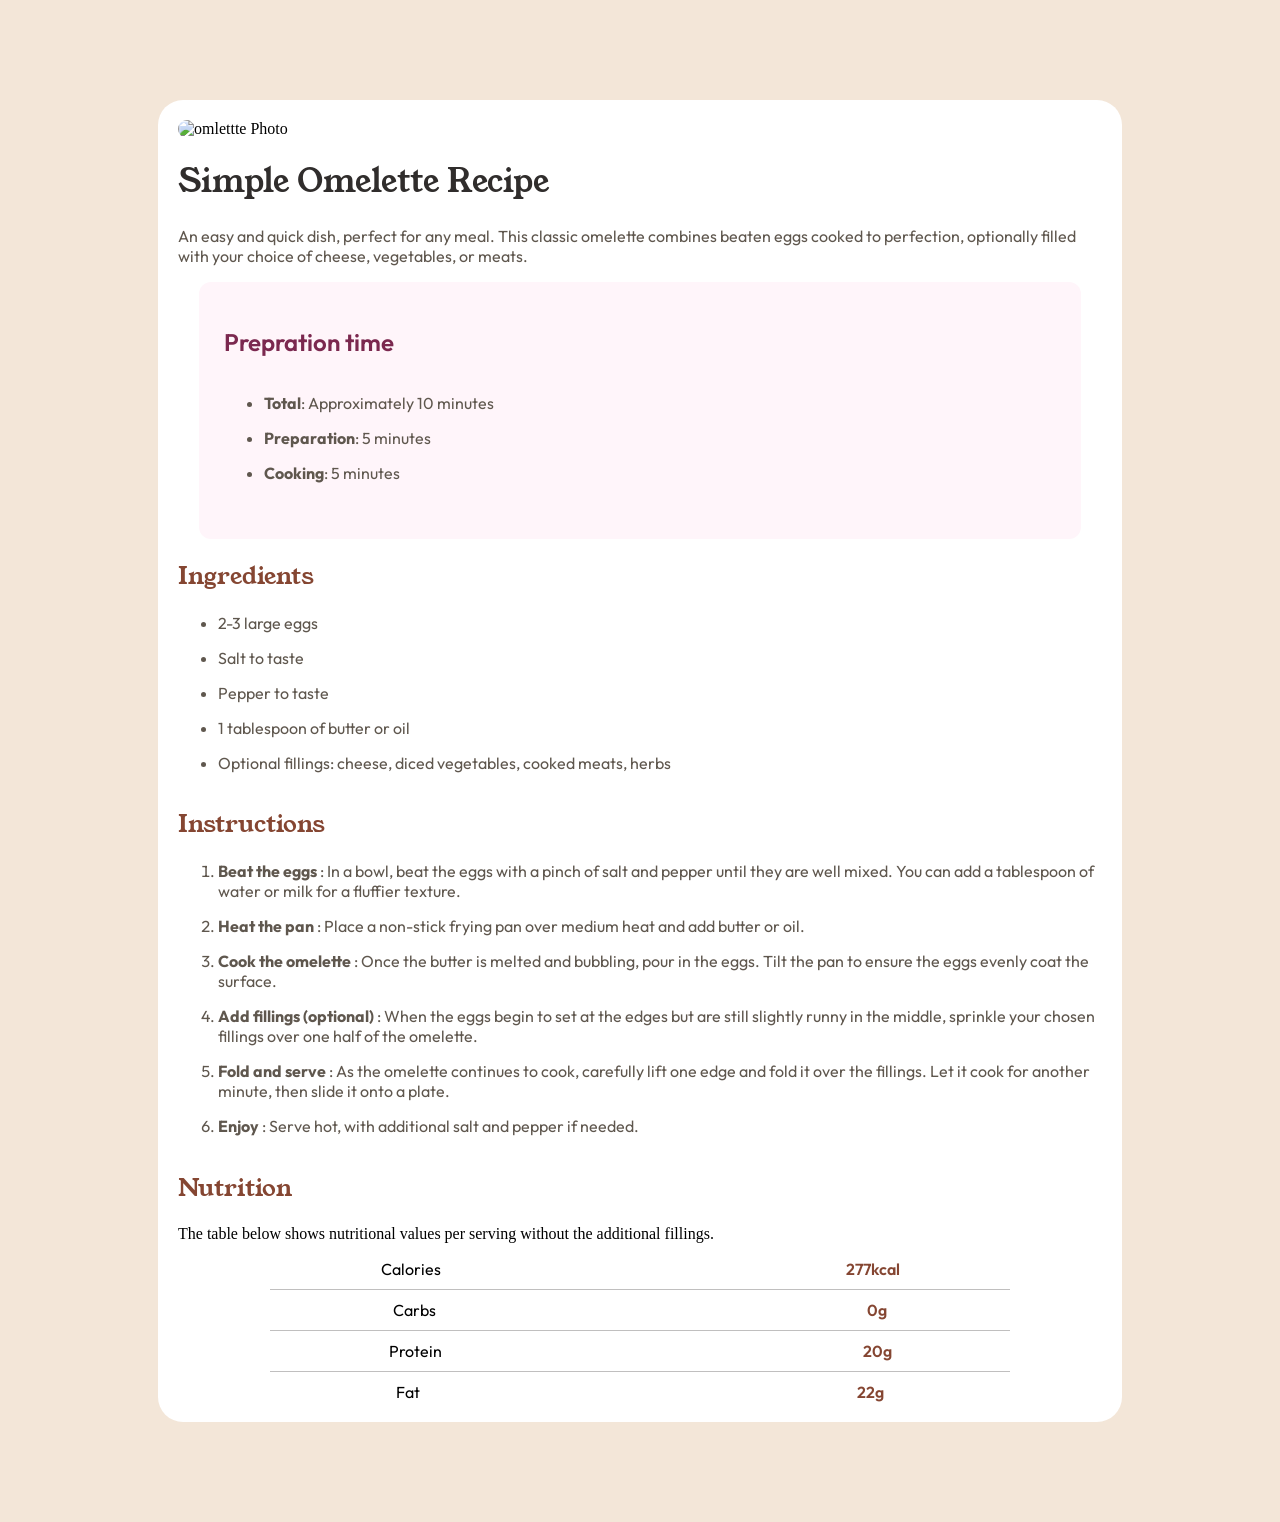
==== index.html @ 276dc254 "Add files via upload" ====
<!doctype html>
<html lang="en">
  <head>
    <meta charset="UTF-8" />
    <meta name="viewport" content="width=device-width, initial-scale=1.0" />
    <title>Simple Omelette Recipe</title>
    <link rel="stylesheet" href="style.css" />
    <link rel="preconnect" href="https://fonts.googleapis.com" />
    <link rel="preconnect" href="https://fonts.gstatic.com" crossorigin />
    <link
      href="https://fonts.googleapis.com/css2?family=Young+Serif&display=swap"
      rel="stylesheet"
    />
    <link rel="preconnect" href="https://fonts.googleapis.com" />
    <link rel="preconnect" href="https://fonts.gstatic.com" crossorigin />
    <link
      href="https://fonts.googleapis.com/css2?family=Outfit:wght@100..900&family=Young+Serif&display=swap"
      rel="stylesheet"
    />
  </head>
  <body>
    <div class="WhiteSpace">
      <div class="photo">
        <img
        src="recipe-page-main/recipe-page-main/assets/images/image-omelette.jpeg"
        alt="omlettte Photo"
      />
      </div>
      <h1 class="young-serif-regular">Simple Omelette Recipe</h1>
      <p class="outfit-sans-serif">
        An easy and quick dish, perfect for any meal. This classic omelette
        combines beaten eggs cooked to perfection, optionally filled with your
        choice of cheese, vegetables, or meats.
      </p>
      <div class="centered">
        <div class="violet-overLay">
          <div><h2>Prepration time</h2></div>
          <ul>
            <li class="Go" class="outfit-sans-serif">
              <span class="Bold">Total</span>: Approximately 10 minutes
            </li>
            <li class="Go" class="outfit-sans-serif">
              <span class="Bold">Preparation</span>: 5 minutes
            </li>
            <li class="Go" class="outfit-sans-serif">
              <span class="Bold">Cooking</span>: 5 minutes
            </li>
          </ul>
        </div>
      </div>
      <div>
        <h2>Ingredients</h2>
        <ul>
          <li class="Go">2-3 large eggs</li>
          <li class="Go">Salt to taste</li>
          <li class="Go">Pepper to taste</li>
          <li class="Go">1 tablespoon of butter or oil</li>
          <li class="Go">
            Optional fillings: cheese, diced vegetables, cooked meats, herbs
          </li>
        </ul>
      </div>
      <div>
        <h2>Instructions</h2>
        <ol>
          <li class="Go">
            <span class="Bold">Beat the eggs</span>
            : In a bowl, beat the eggs with a pinch of salt and pepper until
            they are well mixed. You can add a tablespoon of water or milk for a
            fluffier texture.
          </li>

          <li class="Go">
            <span class="Bold">Heat the pan</span>
            : Place a non-stick frying pan over medium heat and add butter or
            oil.
          </li>

          <li class="Go">
            <span class="Bold">Cook the omelette</span>
            : Once the butter is melted and bubbling, pour in the eggs. Tilt the
            pan to ensure the eggs evenly coat the surface.
          </li>

          <li class="Go">
            <span class="Bold">Add fillings (optional)</span>
            : When the eggs begin to set at the edges but are still slightly
            runny in the middle, sprinkle your chosen fillings over one half of
            the omelette.
          </li>

          <li class="Go">
            <span class="Bold">Fold and serve</span>
            : As the omelette continues to cook, carefully lift one edge and
            fold it over the fillings. Let it cook for another minute, then
            slide it onto a plate.
          </li>
          <li class="Go">
            <span class="Bold">Enjoy</span>
            : Serve hot, with additional salt and pepper if needed.
          </li>
        </ol>
      </div>
      <div>
        <h2>Nutrition</h2>
        <p>
          The table below shows nutritional values per serving without the
          additional fillings.
        </p>
        <div class="tabl">
          <div class="table">Calories <span>277kcal</span></div>
          <hr class="lineBreak">
          <div class="table">Carbs<span>0g</span></div>
          <hr class="lineBreak">
          <div class="table">Protein<span>20g</span></div>
          <hr class="lineBreak">
          <div class=" table">Fat <span>22g</span></div>
        </div>
      </div>
    </div>
  </body>
</html>
---- style.css ----
body {
  background-color: hsl(30, 54%, 90%);
}
h1 {
  color: hsl(24, 5%, 18%);
}
.violet-overLay h2 {
  font-family: "Outfit", sans-serif;
  color: hsl(332, 51%, 32%);
  font-weight: 600;
}
.young-serif-regular {
  font-family: "Young Serif", serif;
  font-weight: 400;
  font-style: normal;
}
.outfit-sans-serif {
  font-family: "Outfit", sans-serif;
  font-style: normal;
  color: hsl(30, 10%, 34%);
}
.violet-overLay {
  display: flex;
  padding: 25px;
  background-color: hsl(330, 100%, 98%);
  width: 90%;
  border-radius: 12px;
  -webkit-border-radius: 12px;
  -moz-border-radius: 12px;
  -ms-border-radius: 12px;
  -o-border-radius: 12px;
  flex-direction: column;
}
.WhiteSpace {
  margin: 100px 150px;
  border-radius: 25px;
  padding: 20px;
  background-color: hsl(0, 0%, 100%);
  -webkit-border-radius: 25px;
  -moz-border-radius: 25px;
  -ms-border-radius: 25px;
  -o-border-radius: 25px;
}
.centered {
  display: flex;
  justify-content: center;
}
.Go {
  padding-bottom: 15px;
  color: hsl(30, 10%, 34%);
  font-family: "Outfit", sans-serif;
}
h2 {
  font-family: "Young Serif", serif;
  font-weight: 400;
  color: hsl(14, 45%, 36%);
}
.Bold {
  font-family: "Outfit", sans-serif;
  font-weight: 700;
}
.table {
  display: flex;
  justify-content: space-around;
  font-family: "Outfit", sans-serif;
}
.table span {
  font-weight: 600;
  color: hsl(14, 45%, 36%);
}
.lineBreak {
  border: none;
  border-top: 1px solid hsl(24, 5%, 18%);
  opacity: 0.3;
  margin: 10px 0;
  width: 80%;
  position: relative;
  left: 10%;
}
.tabl {
  display: flex;
  flex-direction: column;
}
img {
  width: 100%;
  border-radius: 12px;
  -webkit-border-radius: 12px;
  -moz-border-radius: 12px;
  -ms-border-radius: 12px;
  -o-border-radius: 12px;
}
.photo {
  display: flex;
  justify-content: center;
}
@media (max-width: 567px) {
  .WhiteSpace {
    width: 100%;
    margin: 0;
    border-radius: 0;
    -webkit-border-radius: 0;
    -moz-border-radius: 0;
    -ms-border-radius: 0;
    -o-border-radius: 0;
}
body{
  margin: 0;
}
}
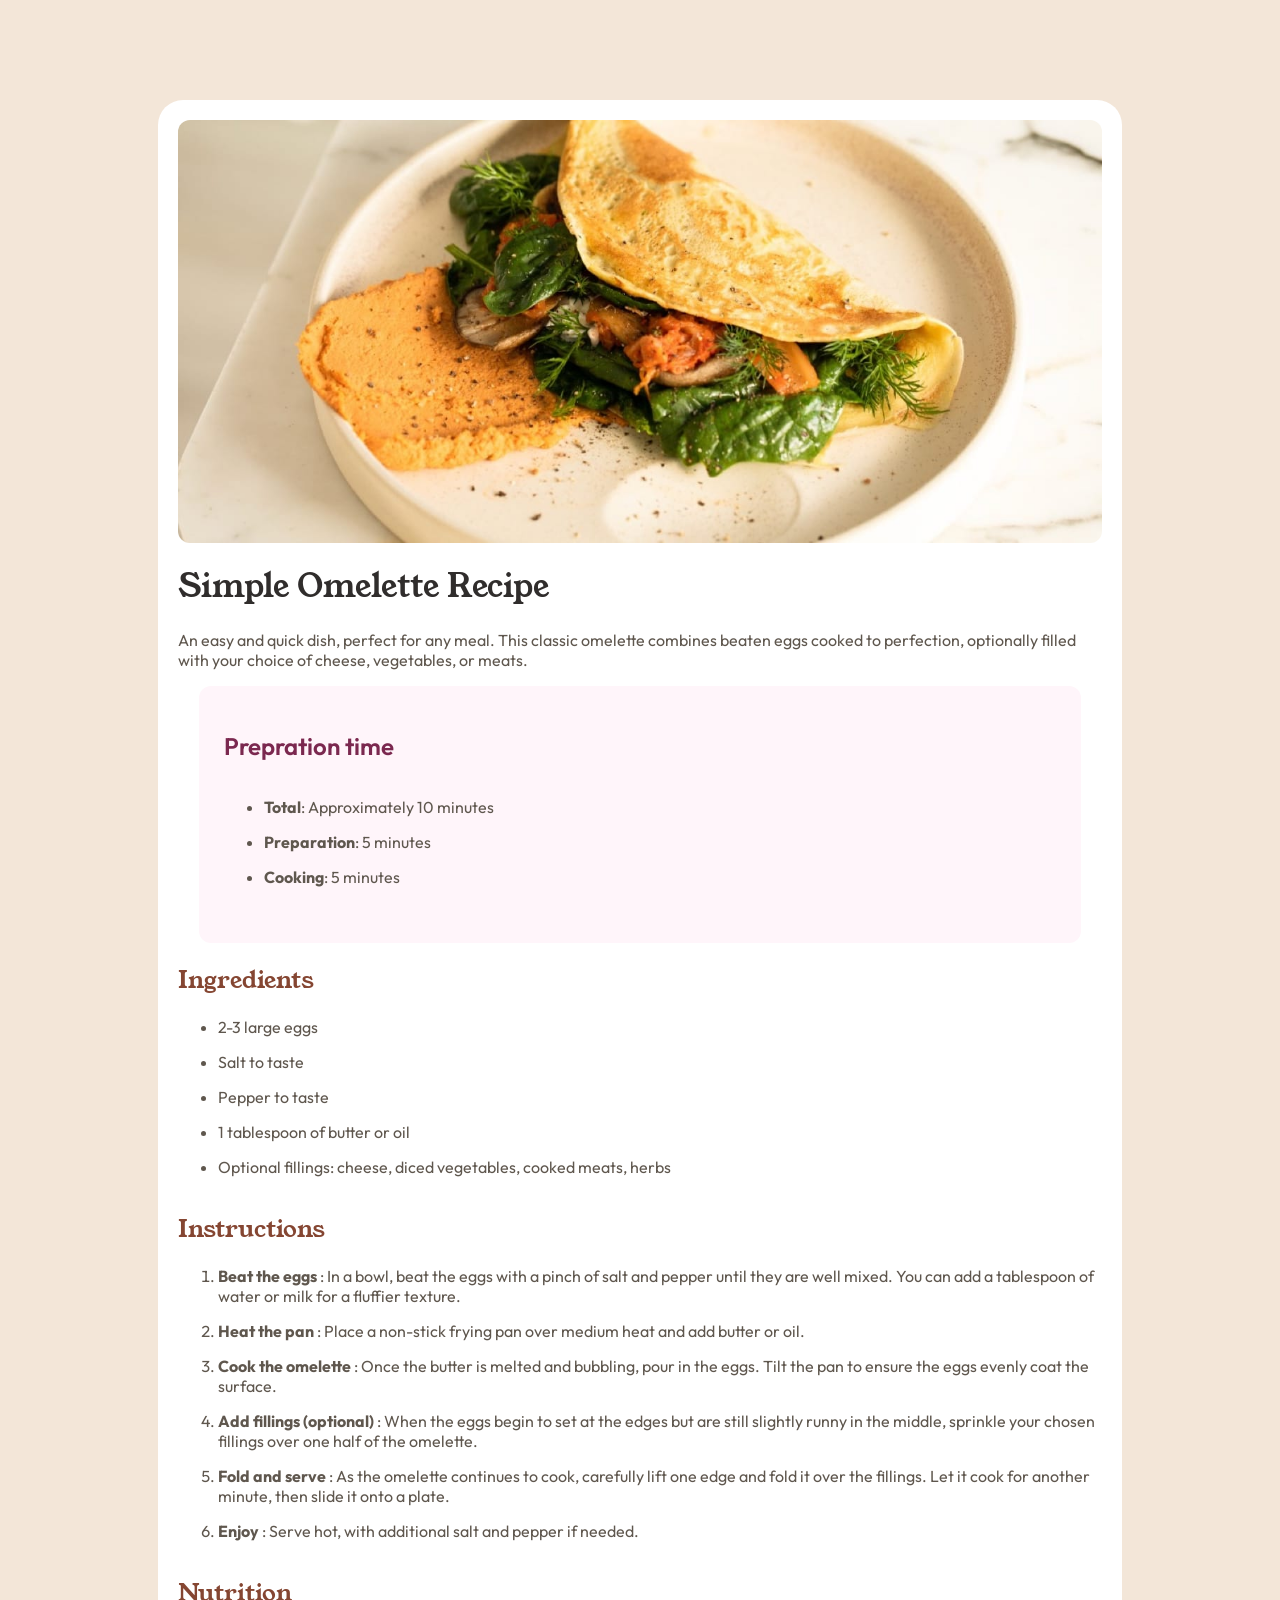
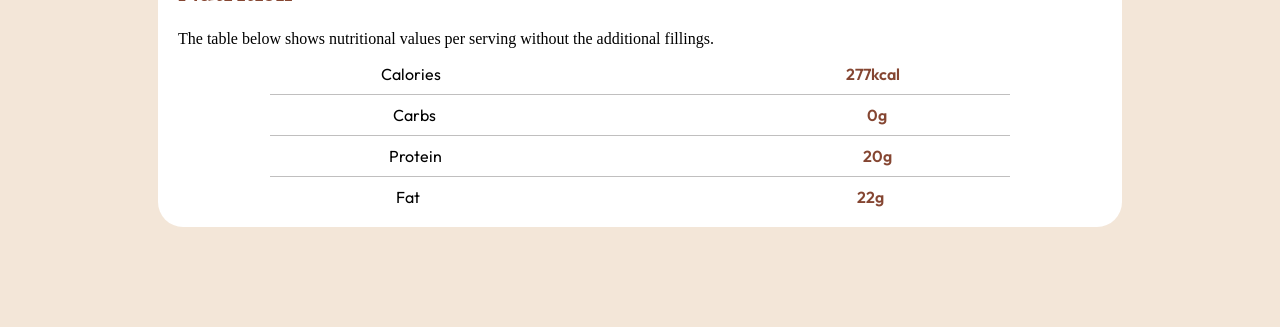
==== commit bcd8f194: "Update index.html" ====
--- a/index.html
+++ b/index.html
@@ -22,7 +22,7 @@
     <div class="WhiteSpace">
       <div class="photo">
         <img
-        src="recipe-page-main/recipe-page-main/assets/images/image-omelette.jpeg"
+        src="image-omelette.jpeg"
         alt="omlettte Photo"
       />
       </div>
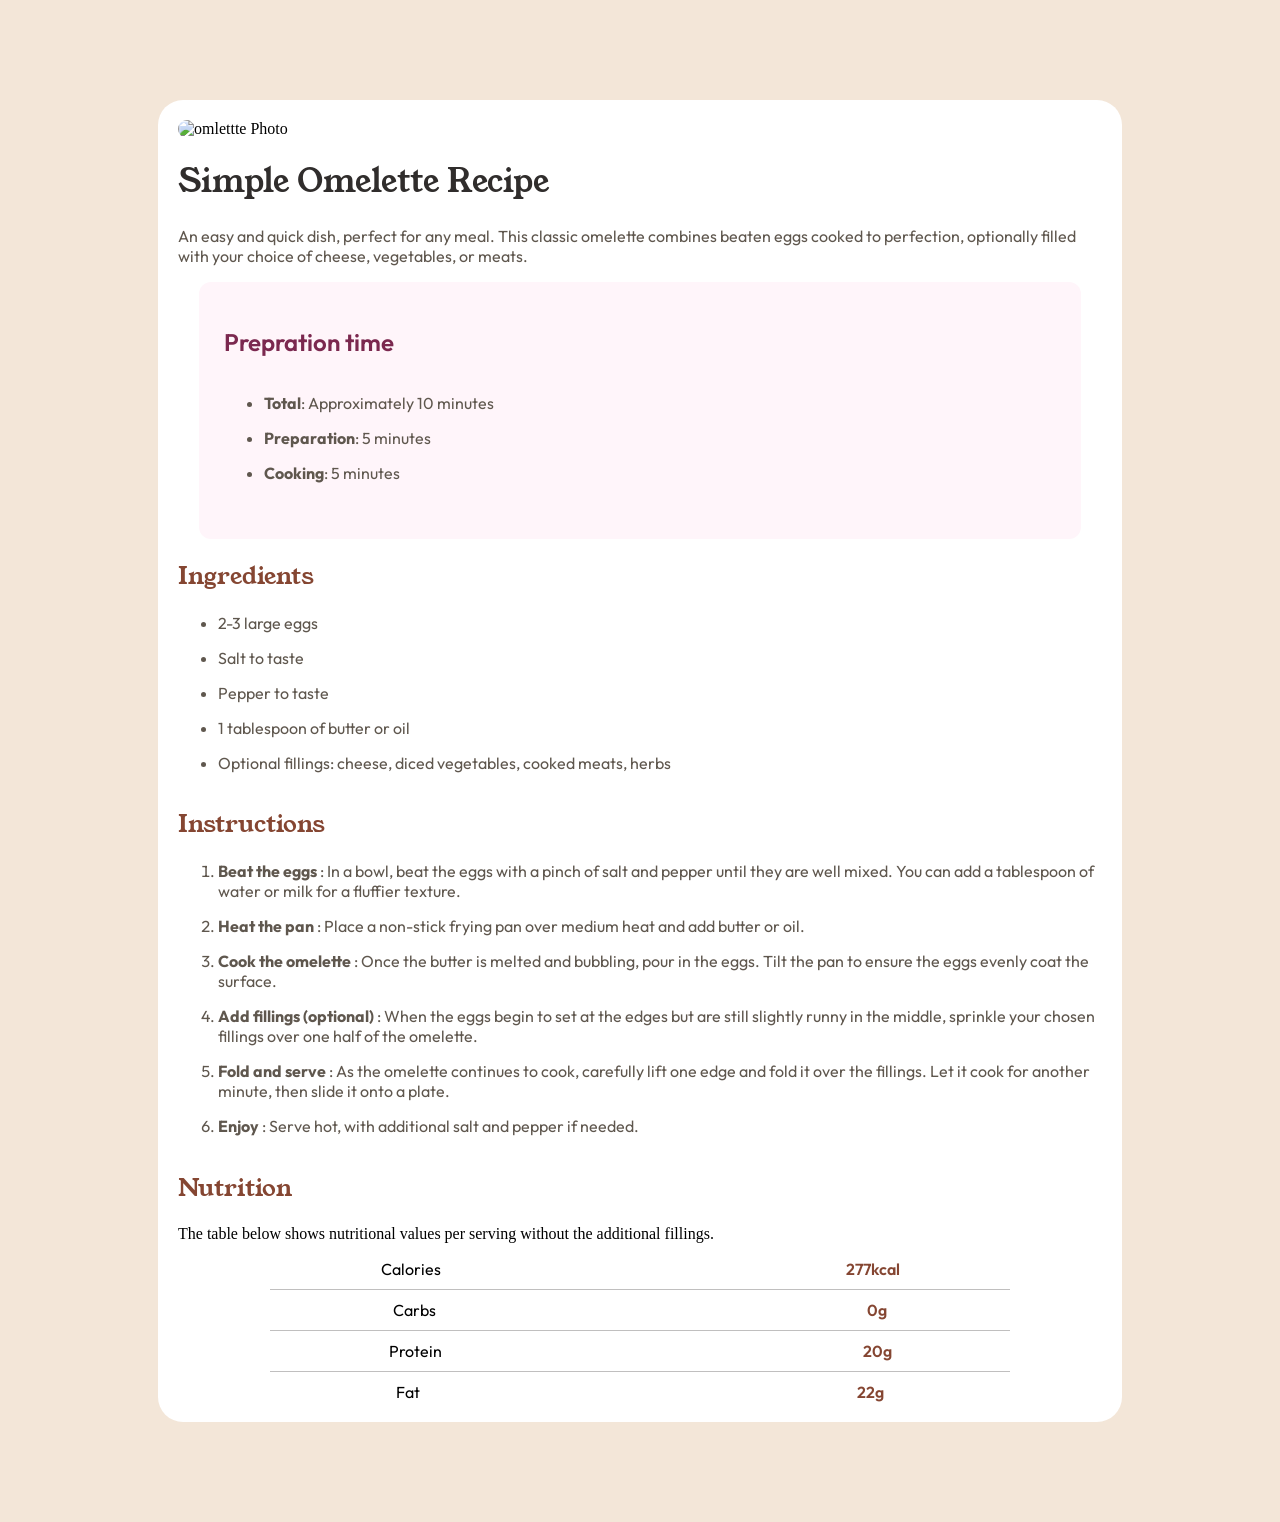
==== commit d2ccc372: "Update index.html" ====
--- a/index.html
+++ b/index.html
@@ -22,7 +22,7 @@
     <div class="WhiteSpace">
       <div class="photo">
         <img
-        src="image-omelette.jpeg"
+        src="images/image-omelette.jpeg"
         alt="omlettte Photo"
       />
       </div>
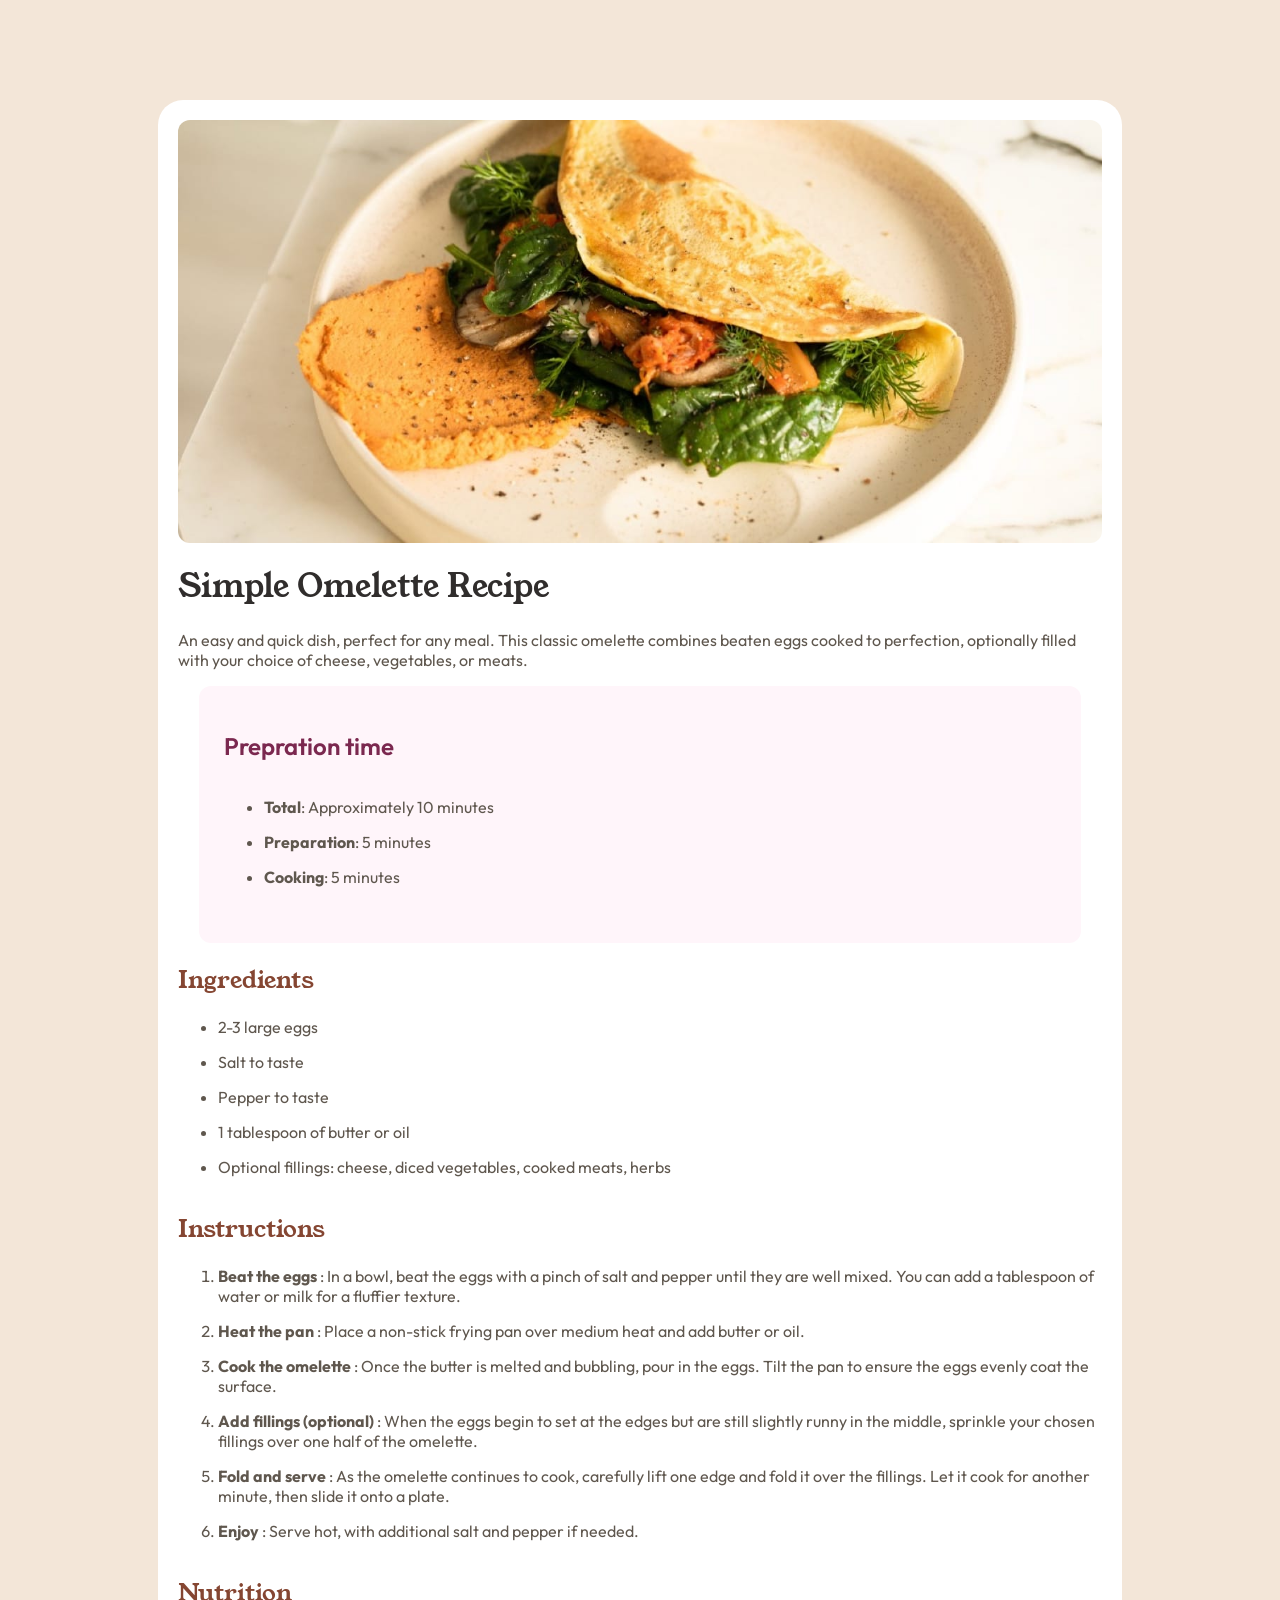
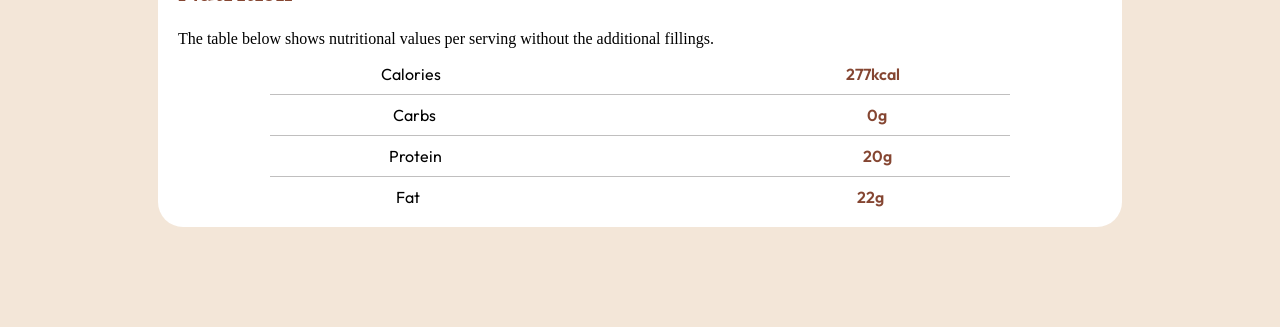
==== commit 06277418: "Update index.html" ====
--- a/index.html
+++ b/index.html
@@ -22,7 +22,7 @@
     <div class="WhiteSpace">
       <div class="photo">
         <img
-        src="images/image-omelette.jpeg"
+        src="recipe-page-main/recipe-page-main/assets/images/image-omelette.jpeg"
         alt="omlettte Photo"
       />
       </div>
